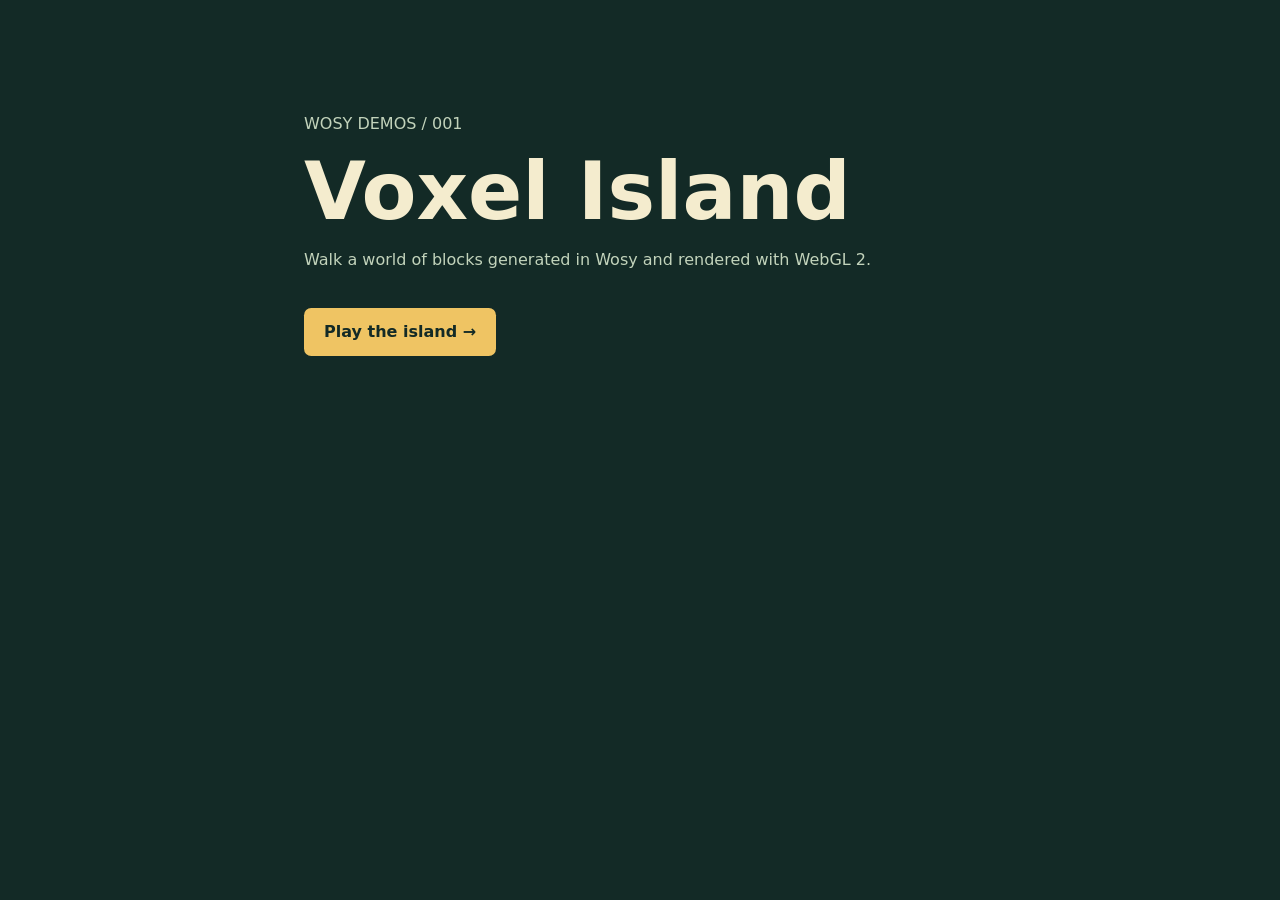
==== index.html @ 8b338fb4 "Link voxel island from the demos landing page" ====
<!doctype html>
<html lang="en">
<meta charset="utf-8">
<meta name="viewport" content="width=device-width,initial-scale=1">
<title>Wosy Demos</title>
<style>
  :root{color-scheme:dark;background:#132a26;color:#f4ecce;font:16px/1.5 system-ui,sans-serif}
  body{max-width:42rem;margin:0 auto;padding:clamp(2rem,8vw,6rem) 1.5rem}
  h1{font-size:clamp(2.6rem,10vw,5rem);line-height:1;margin:1rem 0} p{color:#c2d3bb}
  a{display:inline-block;margin-top:1.25rem;padding:.75rem 1.25rem;background:#efc463;color:#132a26;text-decoration:none;font-weight:750;border-radius:.45rem}
  a:focus-visible{outline:3px solid white;outline-offset:4px}
</style>
<main>
  <p>WOSY DEMOS / 001</p>
  <h1>Voxel Island</h1>
  <p>Walk a world of blocks generated in Wosy and rendered with WebGL 2.</p>
  <a href="./voxel/">Play the island →</a>
</main>
</html>
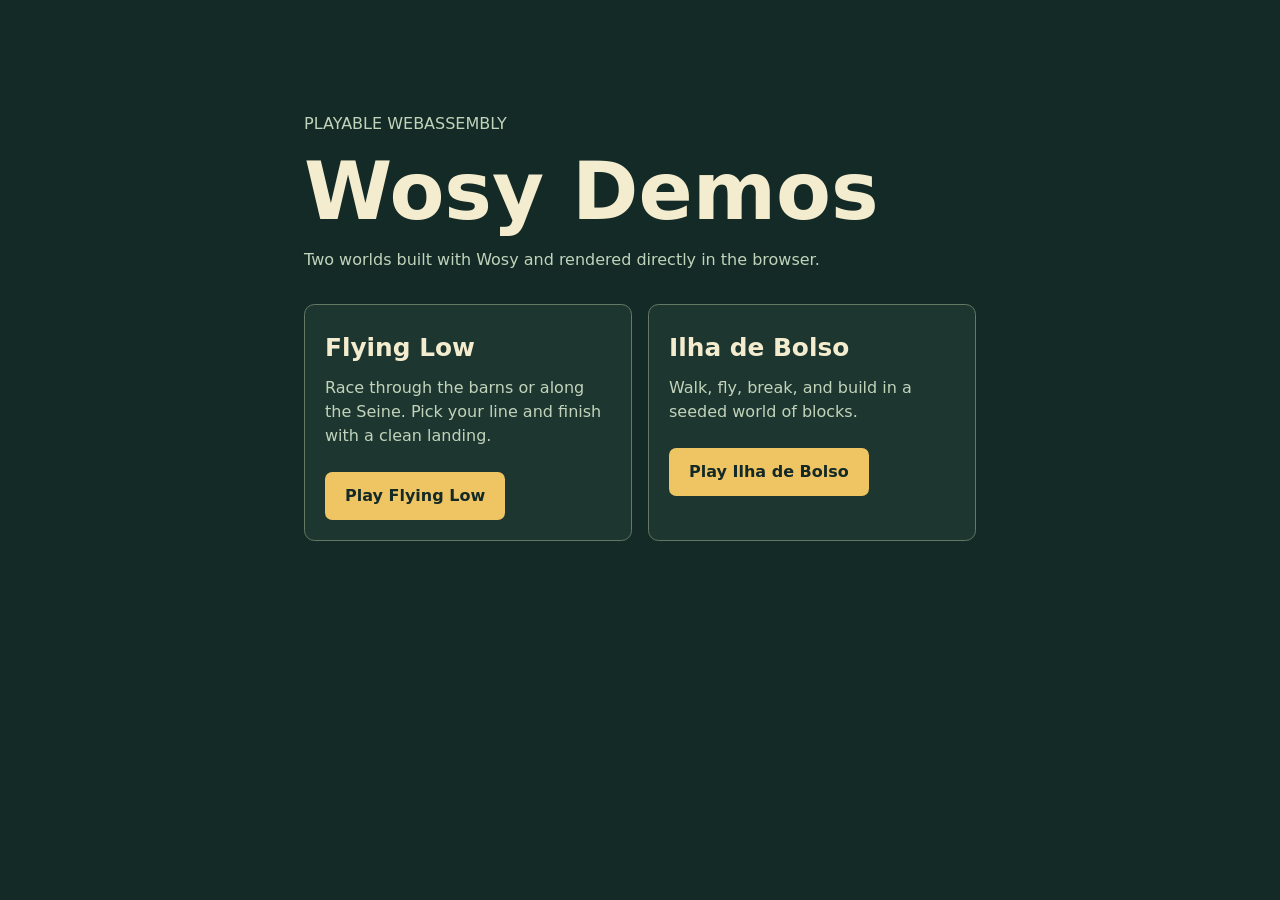
==== commit 4f556b16: "List Flying Low alongside Ilha de Bolso" ====
--- a/index.html
+++ b/index.html
@@ -7,13 +7,27 @@
   :root{color-scheme:dark;background:#132a26;color:#f4ecce;font:16px/1.5 system-ui,sans-serif}
   body{max-width:42rem;margin:0 auto;padding:clamp(2rem,8vw,6rem) 1.5rem}
   h1{font-size:clamp(2.6rem,10vw,5rem);line-height:1;margin:1rem 0} p{color:#c2d3bb}
-  a{display:inline-block;margin-top:1.25rem;padding:.75rem 1.25rem;background:#efc463;color:#132a26;text-decoration:none;font-weight:750;border-radius:.45rem}
+  a{display:inline-block;margin-top:.5rem;padding:.75rem 1.25rem;background:#efc463;color:#132a26;text-decoration:none;font-weight:750;border-radius:.45rem}
   a:focus-visible{outline:3px solid white;outline-offset:4px}
+  .demos{display:grid;gap:1rem;margin-top:2rem;grid-template-columns:repeat(auto-fit,minmax(min(17rem,100%),1fr))}
+  section{border:1px solid #647866;border-radius:.65rem;padding:1.25rem;background:#1d3730}
+  h2{font-size:1.55rem;margin:.25rem 0}section p{margin:.6rem 0 1rem}
 </style>
 <main>
-  <p>WOSY DEMOS / 001</p>
-  <h1>Voxel Island</h1>
-  <p>Walk a world of blocks generated in Wosy and rendered with WebGL 2.</p>
-  <a href="./voxel/">Play the island →</a>
+  <p>PLAYABLE WEBASSEMBLY</p>
+  <h1>Wosy Demos</h1>
+  <p>Two worlds built with Wosy and rendered directly in the browser.</p>
+  <div class="demos">
+    <section aria-labelledby="flight-title">
+      <h2 id="flight-title">Flying Low</h2>
+      <p>Race through the barns or along the Seine. Pick your line and finish with a clean landing.</p>
+      <a href="./flight/">Play Flying Low</a>
+    </section>
+    <section aria-labelledby="voxel-title">
+      <h2 id="voxel-title">Ilha de Bolso</h2>
+      <p>Walk, fly, break, and build in a seeded world of blocks.</p>
+      <a href="./voxel/">Play Ilha de Bolso</a>
+    </section>
+  </div>
 </main>
 </html>
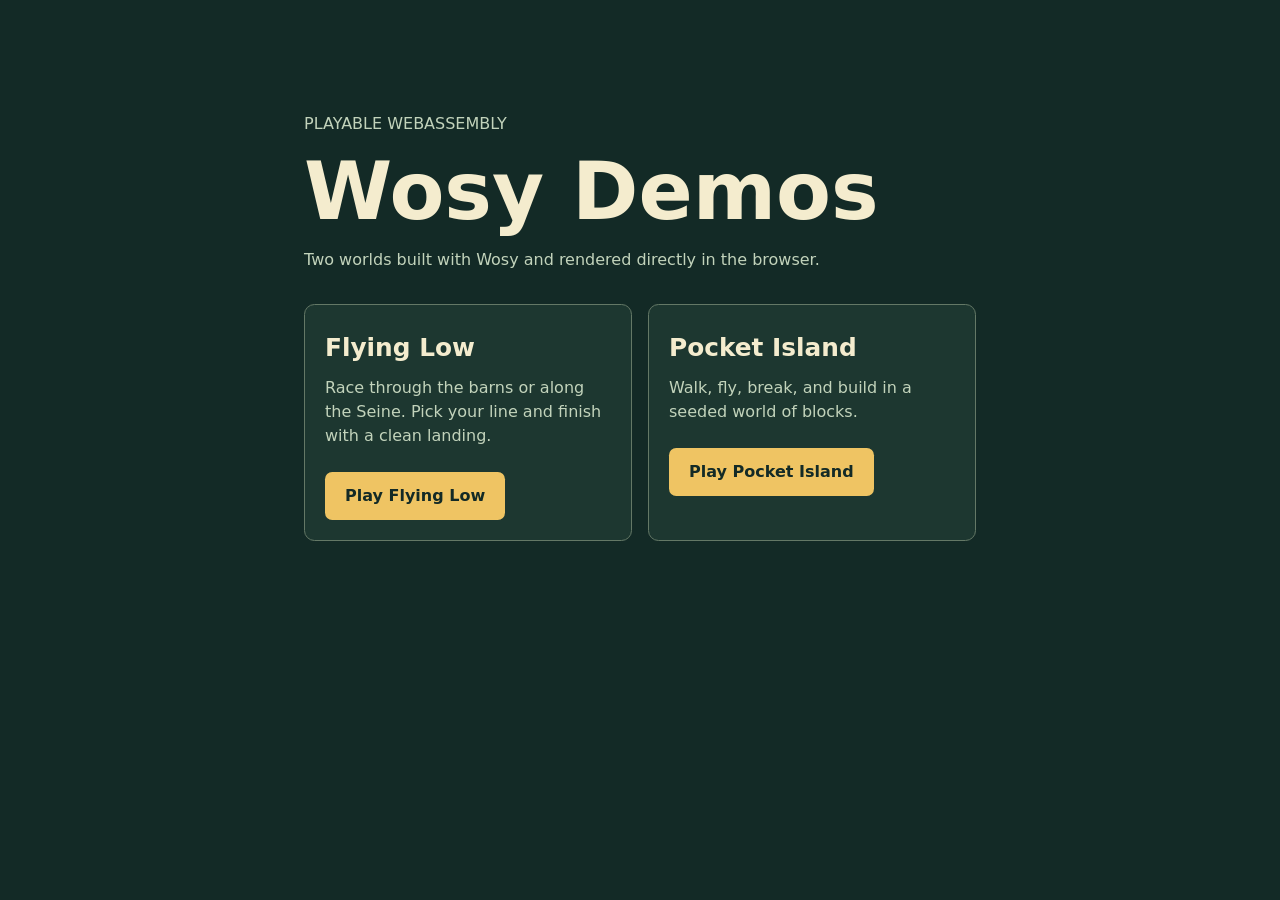
==== commit 0d9faf77: "Rename Pocket Island across the demos and build guide" ====
--- a/index.html
+++ b/index.html
@@ -24,9 +24,9 @@
       <a href="./flight/">Play Flying Low</a>
     </section>
     <section aria-labelledby="voxel-title">
-      <h2 id="voxel-title">Ilha de Bolso</h2>
+      <h2 id="voxel-title">Pocket Island</h2>
       <p>Walk, fly, break, and build in a seeded world of blocks.</p>
-      <a href="./voxel/">Play Ilha de Bolso</a>
+      <a href="./voxel/">Play Pocket Island</a>
     </section>
   </div>
 </main>
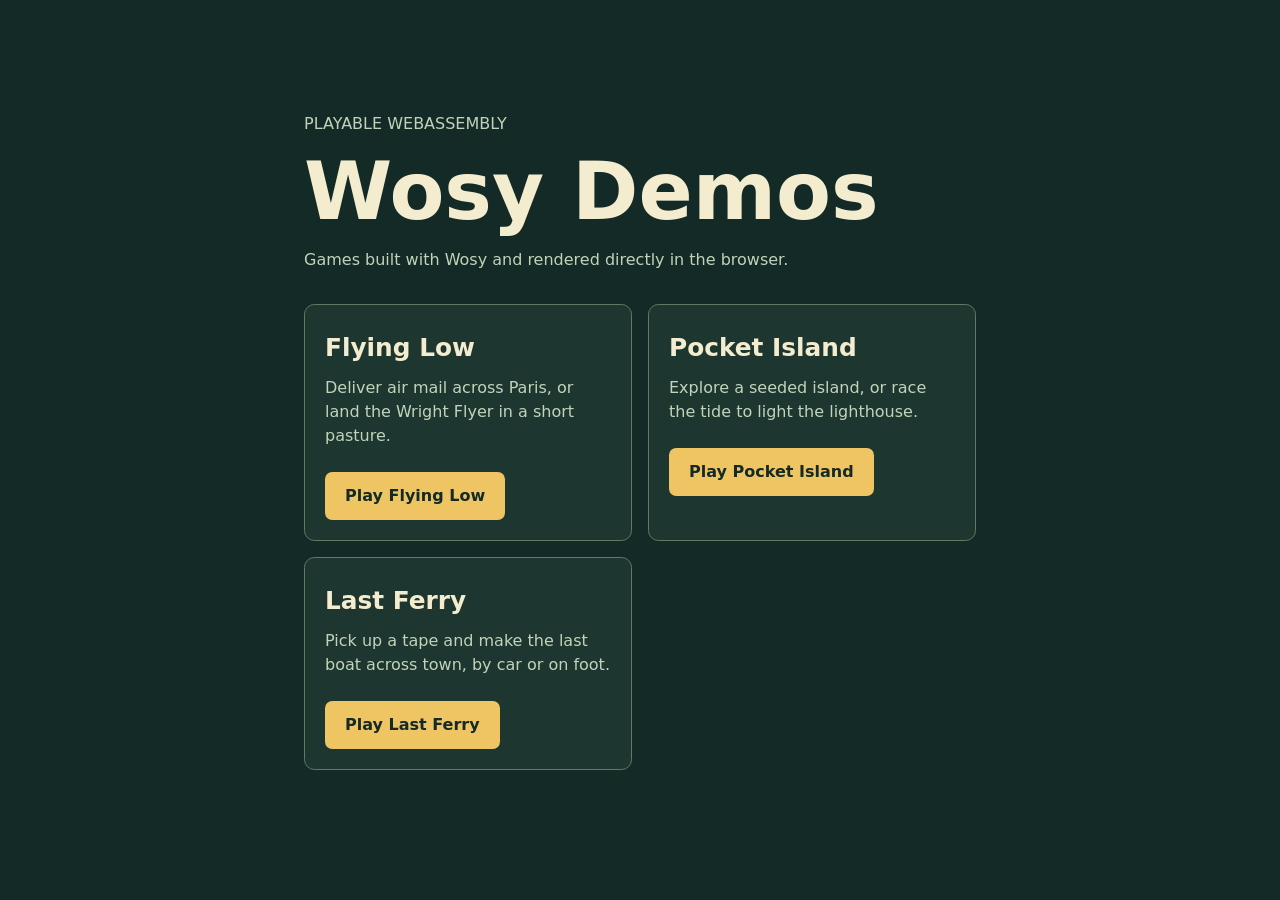
==== commit 0bc0fdc9: "List all three Wosy arcade games" ====
--- a/index.html
+++ b/index.html
@@ -16,17 +16,22 @@
 <main>
   <p>PLAYABLE WEBASSEMBLY</p>
   <h1>Wosy Demos</h1>
-  <p>Two worlds built with Wosy and rendered directly in the browser.</p>
+  <p>Games built with Wosy and rendered directly in the browser.</p>
   <div class="demos">
     <section aria-labelledby="flight-title">
       <h2 id="flight-title">Flying Low</h2>
-      <p>Race through the barns or along the Seine. Pick your line and finish with a clean landing.</p>
+      <p>Deliver air mail across Paris, or land the Wright Flyer in a short pasture.</p>
       <a href="./flight/">Play Flying Low</a>
     </section>
     <section aria-labelledby="voxel-title">
       <h2 id="voxel-title">Pocket Island</h2>
-      <p>Walk, fly, break, and build in a seeded world of blocks.</p>
+      <p>Explore a seeded island, or race the tide to light the lighthouse.</p>
       <a href="./voxel/">Play Pocket Island</a>
+    </section>
+    <section aria-labelledby="ferry-title">
+      <h2 id="ferry-title">Last Ferry</h2>
+      <p>Pick up a tape and make the last boat across town, by car or on foot.</p>
+      <a href="./ferry/">Play Last Ferry</a>
     </section>
   </div>
 </main>
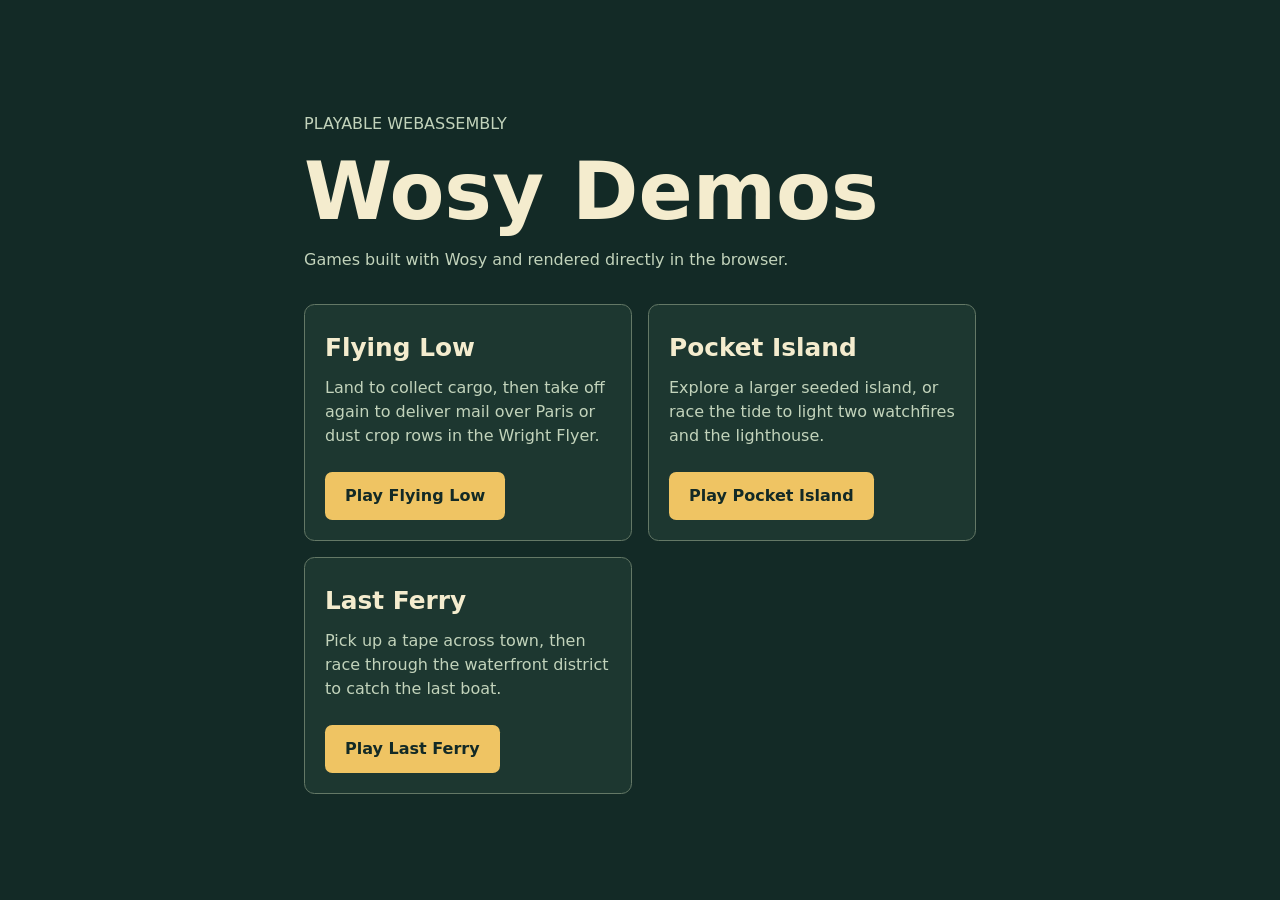
==== commit 019afc6d: "Describe the new routes, watchfires and waterfront district" ====
--- a/index.html
+++ b/index.html
@@ -20,17 +20,17 @@
   <div class="demos">
     <section aria-labelledby="flight-title">
       <h2 id="flight-title">Flying Low</h2>
-      <p>Deliver air mail across Paris, or land the Wright Flyer in a short pasture.</p>
+      <p>Land to collect cargo, then take off again to deliver mail over Paris or dust crop rows in the Wright Flyer.</p>
       <a href="./flight/">Play Flying Low</a>
     </section>
     <section aria-labelledby="voxel-title">
       <h2 id="voxel-title">Pocket Island</h2>
-      <p>Explore a seeded island, or race the tide to light the lighthouse.</p>
+      <p>Explore a larger seeded island, or race the tide to light two watchfires and the lighthouse.</p>
       <a href="./voxel/">Play Pocket Island</a>
     </section>
     <section aria-labelledby="ferry-title">
       <h2 id="ferry-title">Last Ferry</h2>
-      <p>Pick up a tape and make the last boat across town, by car or on foot.</p>
+      <p>Pick up a tape across town, then race through the waterfront district to catch the last boat.</p>
       <a href="./ferry/">Play Last Ferry</a>
     </section>
   </div>
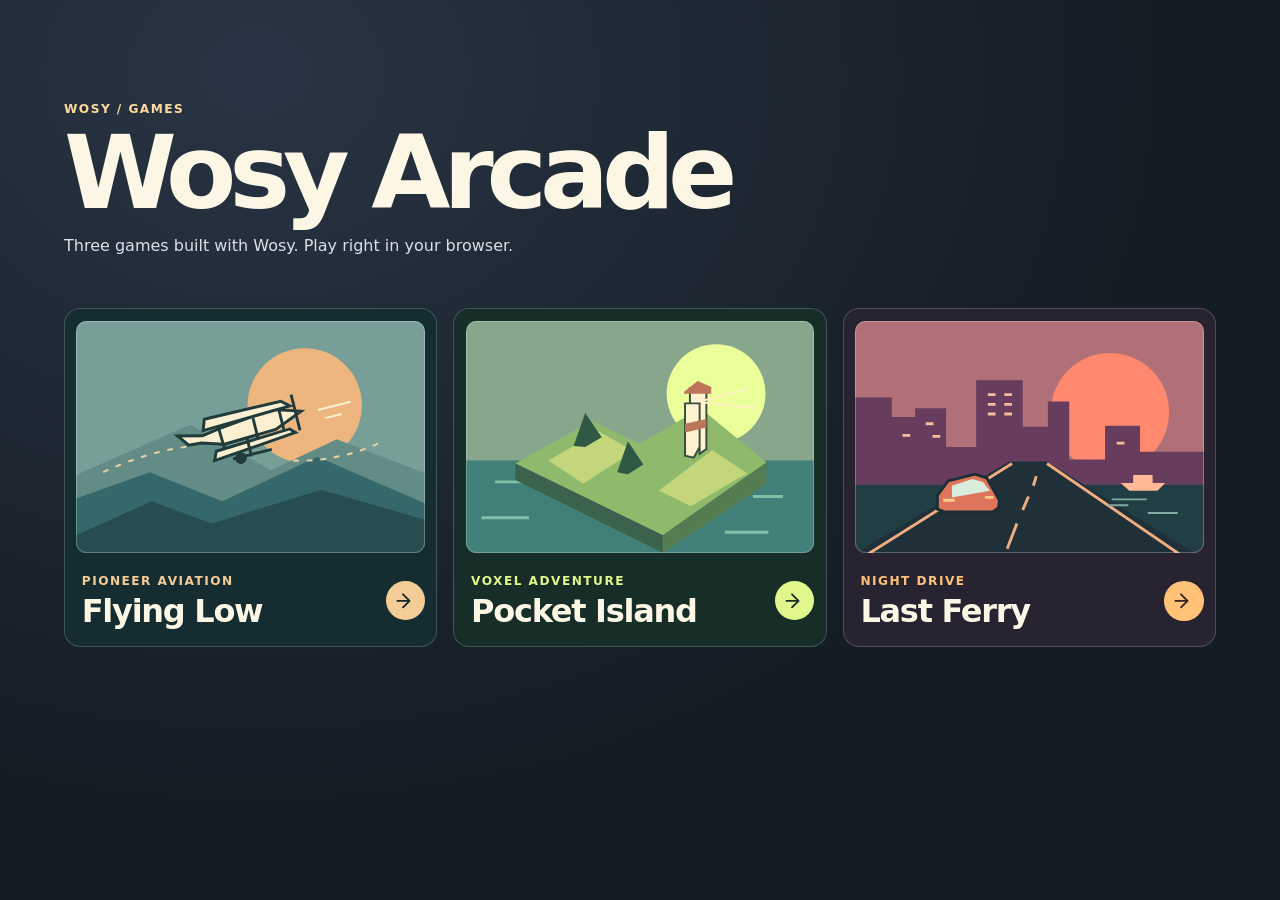
==== commit 77bc0421: "Unify Arcade launch controls while preserving game identities" ====
--- a/index.html
+++ b/index.html
@@ -1,38 +1,43 @@
 <!doctype html>
 <html lang="en">
-<meta charset="utf-8">
-<meta name="viewport" content="width=device-width,initial-scale=1">
-<title>Wosy Demos</title>
-<style>
-  :root{color-scheme:dark;background:#132a26;color:#f4ecce;font:16px/1.5 system-ui,sans-serif}
-  body{max-width:42rem;margin:0 auto;padding:clamp(2rem,8vw,6rem) 1.5rem}
-  h1{font-size:clamp(2.6rem,10vw,5rem);line-height:1;margin:1rem 0} p{color:#c2d3bb}
-  a{display:inline-block;margin-top:.5rem;padding:.75rem 1.25rem;background:#efc463;color:#132a26;text-decoration:none;font-weight:750;border-radius:.45rem}
-  a:focus-visible{outline:3px solid white;outline-offset:4px}
-  .demos{display:grid;gap:1rem;margin-top:2rem;grid-template-columns:repeat(auto-fit,minmax(min(17rem,100%),1fr))}
-  section{border:1px solid #647866;border-radius:.65rem;padding:1.25rem;background:#1d3730}
-  h2{font-size:1.55rem;margin:.25rem 0}section p{margin:.6rem 0 1rem}
-</style>
-<main>
-  <p>PLAYABLE WEBASSEMBLY</p>
-  <h1>Wosy Demos</h1>
-  <p>Games built with Wosy and rendered directly in the browser.</p>
-  <div class="demos">
-    <section aria-labelledby="flight-title">
-      <h2 id="flight-title">Flying Low</h2>
-      <p>Land to collect cargo, then take off again to deliver mail over Paris or dust crop rows in the Wright Flyer.</p>
-      <a href="./flight/">Play Flying Low</a>
-    </section>
-    <section aria-labelledby="voxel-title">
-      <h2 id="voxel-title">Pocket Island</h2>
-      <p>Explore a larger seeded island, or race the tide to light two watchfires and the lighthouse.</p>
-      <a href="./voxel/">Play Pocket Island</a>
-    </section>
-    <section aria-labelledby="ferry-title">
-      <h2 id="ferry-title">Last Ferry</h2>
-      <p>Pick up a tape across town, then race through the waterfront district to catch the last boat.</p>
-      <a href="./ferry/">Play Last Ferry</a>
-    </section>
-  </div>
+<head>
+  <meta charset="utf-8">
+  <meta name="viewport" content="width=device-width,initial-scale=1">
+  <meta name="theme-color" content="#141c24">
+  <title>Wosy Arcade</title>
+  <link rel="stylesheet" href="./arcade/shell.css?v=4">
+  <link rel="stylesheet" href="./arcade/catalog.css?v=1">
+</head>
+<body class="arcade-home">
+<main class="arcade-catalog">
+  <header class="catalog-heading">
+    <span>Wosy / Games</span>
+    <h1>Wosy Arcade</h1>
+    <p>Three games built with Wosy. Play right in your browser.</p>
+  </header>
+  <ul class="catalog-games">
+    <li class="arcade-air">
+      <a class="catalog-game" href="./flight/" aria-labelledby="flight-title">
+        <div class="arcade-cover" aria-hidden="true"><svg><use href="./arcade/covers.svg?v=1#air"></use></svg></div>
+        <div class="catalog-label"><span>Pioneer aviation</span><h2 id="flight-title">Flying Low</h2></div>
+        <svg class="catalog-play" viewBox="0 0 24 24" fill="none" aria-hidden="true"><use href="./arcade/icons.svg?v=2#next"></use></svg>
+      </a>
+    </li>
+    <li class="arcade-island">
+      <a class="catalog-game" href="./voxel/" aria-labelledby="voxel-title">
+        <div class="arcade-cover" aria-hidden="true"><svg><use href="./arcade/covers.svg?v=1#island"></use></svg></div>
+        <div class="catalog-label"><span>Voxel adventure</span><h2 id="voxel-title">Pocket Island</h2></div>
+        <svg class="catalog-play" viewBox="0 0 24 24" fill="none" aria-hidden="true"><use href="./arcade/icons.svg?v=2#next"></use></svg>
+      </a>
+    </li>
+    <li class="arcade-city">
+      <a class="catalog-game" href="./ferry/" aria-labelledby="ferry-title">
+        <div class="arcade-cover" aria-hidden="true"><svg><use href="./arcade/covers.svg?v=1#city"></use></svg></div>
+        <div class="catalog-label"><span>Night drive</span><h2 id="ferry-title">Last Ferry</h2></div>
+        <svg class="catalog-play" viewBox="0 0 24 24" fill="none" aria-hidden="true"><use href="./arcade/icons.svg?v=2#next"></use></svg>
+      </a>
+    </li>
+  </ul>
 </main>
+</body>
 </html>
--- a/arcade/shell.css
+++ b/arcade/shell.css
@@ -0,0 +1,280 @@
+.arcade-menu-tools {
+  display: grid;
+  gap: .45rem;
+  width: min(100%, 24rem);
+  margin-top: .65rem;
+  color: inherit;
+  pointer-events: auto;
+}
+
+.arcade-menu-tools .arcade-back,
+.arcade-menu-tools .arcade-settings > summary {
+  display: inline-flex;
+  align-items: center;
+  gap: .55em;
+  box-sizing: border-box;
+  width: fit-content;
+  max-width: 100%;
+  min-height: 44px;
+  padding: .35em .68em;
+  border: 1px solid currentColor;
+  border-radius: .45rem;
+  background: var(--arcade-tool-bg, #122526);
+  color: var(--arcade-tool-fg, #f8f4e9);
+  font: 700 .85rem/1.3 system-ui, sans-serif;
+  letter-spacing: normal;
+  text-decoration: none;
+  cursor: pointer;
+  touch-action: manipulation;
+}
+
+.arcade-menu-tools :focus-visible {
+  outline: 2px solid var(--arcade-tool-focus, #f6cf7a);
+  outline-offset: 2px;
+}
+
+.arcade-menu-tools .arcade-settings > summary { list-style-type: none; }
+.arcade-menu-tools .arcade-settings > summary::-webkit-details-marker { display: none; }
+.arcade-menu-tools .arcade-settings > summary::after { content: '+'; }
+.arcade-menu-tools .arcade-settings[open] > summary::after { content: '−'; }
+.arcade-menu-tools .arcade-settings-body {
+  margin: .4rem 0 0;
+  padding: .6rem .75rem;
+  background: var(--arcade-tool-bg, #122526);
+  color: var(--arcade-tool-fg, #f8f4e9);
+  border-radius: .45rem;
+  font: .85rem/1.45 system-ui, sans-serif;
+  overflow-wrap: anywhere;
+}
+
+.arcade-menu-tools .arcade-tool-icon {
+  width: 1.15em;
+  height: 1.15em;
+  flex: none;
+  fill: none;
+  stroke: currentColor;
+  stroke-width: 2;
+  stroke-linecap: round;
+  stroke-linejoin: round;
+}
+
+.arcade-air { --arcade-accent:#f4cc97; --arcade-image:#779f97; --arcade-ink:#11282d; --arcade-base:#152d31; }
+.arcade-island { --arcade-accent:#e0f78c; --arcade-image:#88a68b; --arcade-ink:#192d23; --arcade-base:#172d28; }
+.arcade-city  { --arcade-accent:#ffc276; --arcade-image:#b17078; --arcade-ink:#342325; --arcade-base:#272330; }
+
+.arcade-stage.arcade-stage {
+  --arcade-gutter: clamp(.9rem, 4vw, 3rem);
+  box-sizing: border-box;
+  position: absolute;
+  inset: 0;
+  z-index: 4;
+  width: auto;
+  max-height: none;
+  margin: 0;
+  padding: max(.75rem, env(safe-area-inset-top)) max(var(--arcade-gutter), env(safe-area-inset-right)) max(1rem, env(safe-area-inset-bottom)) max(var(--arcade-gutter), env(safe-area-inset-left));
+  transform: none;
+  display: grid;
+  grid-template-columns: minmax(0, 1fr) minmax(0, .95fr);
+  grid-template-areas: "nav nav" "copy cover";
+  grid-template-rows: auto 1fr;
+  gap: clamp(1rem, 4vw, 3rem);
+  align-items: center;
+  justify-items: stretch;
+  overflow: auto;
+  overscroll-behavior: contain;
+  pointer-events: auto;
+  color: #fffaec;
+  background: radial-gradient(ellipse at 77% 45%, color-mix(in srgb, var(--arcade-base), var(--arcade-image) 18%), var(--arcade-base) 72%);
+}
+
+.arcade-stage .arcade-rail {
+  grid-area: nav;
+  display: flex;
+  align-items: center;
+  justify-content: space-between;
+  width: auto;
+  margin: 0;
+  padding-bottom: .7rem;
+  border-bottom: 1px solid #fff3;
+  position: relative;
+  z-index: 1;
+}
+
+.arcade-stage .arcade-rail .arcade-back,
+.arcade-stage .arcade-rail summary {
+  border-color: #fff4;
+  border-radius: .65rem;
+  color: #fff8e7;
+  background: var(--arcade-base);
+}
+.arcade-stage .arcade-rail .arcade-back:hover,
+.arcade-stage .arcade-rail summary:hover { border-color: var(--arcade-accent); }
+
+.arcade-stage .arcade-settings-body {
+  box-sizing: border-box;
+  position: absolute;
+  top: calc(100% + .4rem);
+  right: 0;
+  width: min(100%, 23rem);
+  max-height: min(65dvh, 30rem);
+  overflow: auto;
+  padding: 1rem;
+  border: 1px solid #fff4;
+  border-radius: .8rem;
+  background: var(--arcade-base);
+  color: #fff8e7;
+  box-shadow: 0 1rem 3rem #081410aa;
+}
+.arcade-stage .arcade-settings-body :is(p, .keys) { max-width: none; margin: .45rem 0; color: inherit; font: inherit; }
+.arcade-stage .arcade-settings-body details > summary { min-height: 44px; align-content: center; }
+.arcade-stage .arcade-settings-body .seed { flex-wrap: wrap; }
+
+.arcade-stage .arcade-copy {
+  grid-area: copy;
+  width: min(100%, 34rem);
+  min-width: 0;
+  margin: 0 0 0 auto;
+  padding: 0;
+  border: 0;
+  background: none;
+  box-shadow: none;
+}
+.arcade-stage .arcade-copy .arcade-genre {
+  width: fit-content;
+  margin: 0 0 .8rem;
+  padding: .35rem .65rem;
+  border: 1px solid currentColor;
+  border-radius: 2rem;
+  color: var(--arcade-accent);
+  font: 750 .72rem/1.2 system-ui, sans-serif;
+  letter-spacing: .12em;
+  text-transform: uppercase;
+}
+.arcade-stage .arcade-copy h1 {
+  min-width: 0;
+  margin: 0;
+  color: inherit;
+  font: 850 clamp(2.25rem, 6vw, 5.8rem)/.96 system-ui, sans-serif;
+  letter-spacing: -.065em;
+  text-shadow: none;
+}
+.arcade-air .arcade-stage .arcade-copy h1 { font-family: Georgia, serif; font-weight: 700; }
+.arcade-city .arcade-stage .arcade-copy h1 { text-transform: uppercase; }
+.arcade-stage .arcade-copy .arcade-deck {
+  margin: .7rem 0 1.25rem;
+  color: #fff4dc;
+  font: 500 clamp(.94rem, 2vw, 1.15rem)/1.45 system-ui, sans-serif;
+  max-width: 30ch;
+}
+.arcade-stage .arcade-copy :is(.entry-actions, .launch, .courses) { display: flex; flex-wrap: wrap; gap: .6rem; margin: 0; }
+.arcade-stage .arcade-copy :is(.primary, .secondary, .course, #start, #roam) {
+  width: auto;
+  min-height: 48px;
+  padding: .58rem .9rem;
+  border: 1px solid #fff5;
+  border-radius: .65rem;
+  background: #ffffff0c;
+  color: #fff8e7;
+  box-shadow: none;
+  font: 750 .95rem/1.2 system-ui, sans-serif;
+}
+.arcade-stage .arcade-copy :is(.primary, #start, .course:first-child) {
+  background: var(--arcade-accent);
+  color: var(--arcade-ink);
+  border-color: transparent;
+}
+.arcade-stage .arcade-copy .course { display: flex; align-items: center; text-align: left; gap: .65rem; }
+.arcade-stage .arcade-copy .course .race-number { padding: 0; color: inherit; background: transparent; border: 0; }
+.arcade-stage .arcade-copy .course :is(.race-title, .race-location) { color: inherit; font: inherit; }
+.arcade-stage .arcade-copy .course .race-location { margin-top: .12rem; font-size: .75rem; font-weight: 500; letter-spacing: normal; }
+.arcade-stage .arcade-copy button:disabled { opacity: .72; }
+.arcade-stage .arcade-copy button:not(:disabled):hover { outline: 1px solid var(--arcade-accent); outline-offset: 2px; }
+
+.arcade-cover {
+  box-sizing: border-box;
+  width: min(100%, 34rem);
+  overflow: hidden;
+  background: var(--arcade-image);
+  outline: 1px solid #fff4;
+  outline-offset: -1px;
+  border-radius: 1rem;
+}
+.arcade-cover svg { display: block; width: 100%; aspect-ratio: 3/2; }
+.arcade-stage .arcade-cover { grid-area: cover; box-shadow: 0 1rem 2.5rem #09171160; }
+.arcade-island .playing .arcade-stage { pointer-events:none; }
+.arcade-city .lobby.arcade-stage:not([data-intro=true]) {
+  grid-template-areas: "nav" "copy";
+  grid-template-columns: minmax(0, 1fr);
+  background: #231a26d9;
+}
+.arcade-city .lobby:not([data-intro=true]) .arcade-cover { display: none; }
+.arcade-city .lobby:not([data-intro=true]) .arcade-copy { margin-inline: auto; }
+.arcade-city .stage:has(.lobby[data-intro=true]:not([hidden])) > .deck { visibility: hidden; }
+
+@media (max-width: 640px) {
+  .arcade-stage.arcade-stage {
+    grid-template-columns: minmax(0, 1fr);
+    grid-template-areas: "nav" "cover" "copy";
+    grid-template-rows: auto auto minmax(min-content, 1fr);
+    align-items: center;
+    align-content: start;
+    gap: 1rem;
+  }
+  .arcade-stage .arcade-cover, .arcade-stage .arcade-copy { margin-inline: auto; }
+  .arcade-stage .arcade-cover svg { height: min(34dvh, 18rem); }
+}
+@media (max-height: 450px) and (min-width: 641px) {
+  .arcade-stage.arcade-stage { gap: 1rem; }
+  .arcade-stage .arcade-cover svg { height: min(60dvh, 18rem); }
+}
+@media (orientation: landscape) and (max-height: 400px) {
+  .arcade-stage.arcade-stage {
+    grid-template-columns: minmax(0, 3fr) minmax(0, 2fr);
+    grid-template-areas: "nav nav" "copy cover";
+    grid-template-rows: auto minmax(min-content, 1fr);
+    gap: .65rem clamp(.75rem, 3vw, 2rem);
+  }
+  .arcade-stage .arcade-rail { padding-bottom: .4rem; }
+  .arcade-stage .arcade-copy .arcade-genre { margin-bottom: .45rem; }
+  .arcade-stage .arcade-copy h1 { font-size: clamp(1.85rem, 5.4vw, 3.25rem); }
+  .arcade-stage .arcade-copy .arcade-deck { margin-block: .45rem .7rem; }
+  .arcade-stage .arcade-cover svg { height: min(45dvh, 14rem); }
+}
+@media (orientation: landscape) and (max-height: 400px) and (max-width: 500px),
+       (orientation: landscape) and (max-height: 280px) {
+  .arcade-stage.arcade-stage {
+    grid-template-columns: minmax(0, 1fr);
+    grid-template-areas: "nav" "copy";
+  }
+  .arcade-stage .arcade-cover { display: none; }
+}
+.arcade-air .game:has(.arcade-stage:not([hidden])) > .masthead,
+.arcade-island .shell:not(.playing) > .top { visibility: hidden; }
+
+
+.arcade-stage .arcade-copy .arcade-launch-status {
+  margin: .6rem 0 0;
+  color: inherit;
+  font: 650 .85rem/1.35 system-ui, sans-serif;
+}
+.arcade-stage .arcade-copy:has(:is(.courses, .entry-actions) button:enabled, [role=alert]:not([hidden])) .arcade-launch-status {
+  position: absolute;
+  width: 1px;
+  height: 1px;
+  padding: 0;
+  margin: -1px;
+  overflow: hidden;
+  clip-path: inset(50%);
+  white-space: nowrap;
+}
+.arcade-stage .arcade-settings-action {
+  min-height: 44px;
+  padding-inline: .65rem;
+  border: 1px solid currentColor;
+  border-radius: .45rem;
+  background: transparent;
+  color: inherit;
+  font: inherit;
+  cursor: pointer;
+}
+.arcade-stage .arcade-settings-body > .arcade-settings-status:empty { margin: 0; }
--- a/arcade/catalog.css
+++ b/arcade/catalog.css
@@ -0,0 +1,17 @@
+:root { color-scheme: dark; font: 100%/1.45 system-ui, sans-serif; background: #141c24; color: #fcf6e5; }
+.arcade-home { margin: 0; min-height: 100dvh; background: radial-gradient(ellipse at 20% 8%, #293444, #141c24 62%); }
+.arcade-catalog { max-width: 75rem; margin: auto; padding: clamp(2rem, 8vw, 6rem) clamp(1rem, 5vw, 4rem); }
+.catalog-heading { margin-bottom: clamp(1.5rem, 4vw, 3.5rem); }
+.catalog-heading span, .catalog-label span { color: #ffda9b; font: 750 .76rem/1.2 system-ui, sans-serif; letter-spacing: .12em; text-transform: uppercase; }
+.catalog-heading h1 { margin: .3rem 0 0; font: 850 clamp(3rem, 8vw, 6.5rem)/.95 system-ui, sans-serif; letter-spacing: -.07em; }
+.catalog-heading p { margin: .8rem 0 0; color: #dce0e6; }
+.catalog-games { margin: 0; padding: 0; list-style: none; display: grid; gap: 1rem; grid-template-columns: repeat(3, minmax(0, 1fr)); }
+.catalog-game { box-sizing: border-box; padding: .7rem; display: grid; grid-template-columns: minmax(0, 1fr) auto; align-items: center; gap: .85rem; background: var(--arcade-base); border: 1px solid #ffffff30; border-radius: 1rem; color: inherit; text-decoration: none; min-height: 44px; }
+.catalog-game:hover { border-color: var(--arcade-accent); }
+.catalog-game:focus-visible { outline: 3px solid var(--arcade-accent); outline-offset: 3px; }
+.catalog-game .arcade-cover { grid-column: 1/-1; border-radius: .65rem; }
+.catalog-label { padding: .1rem 0 .4rem .35rem; }
+.catalog-label span { color: var(--arcade-accent); }
+.catalog-label h2 { margin: .18rem 0 0; font: 800 clamp(1.22rem, 3vw, 2rem)/1.05 system-ui, sans-serif; letter-spacing: -.04em; }
+.catalog-play { width: 1.4rem; height: 1.4rem; padding: .54rem; border-radius: 50%; color: var(--arcade-ink); background: var(--arcade-accent); stroke: currentColor; stroke-width: 2; stroke-linecap: round; stroke-linejoin: round; }
+@media (max-width: 640px) { .catalog-games { grid-template-columns: minmax(0, 1fr); } }
